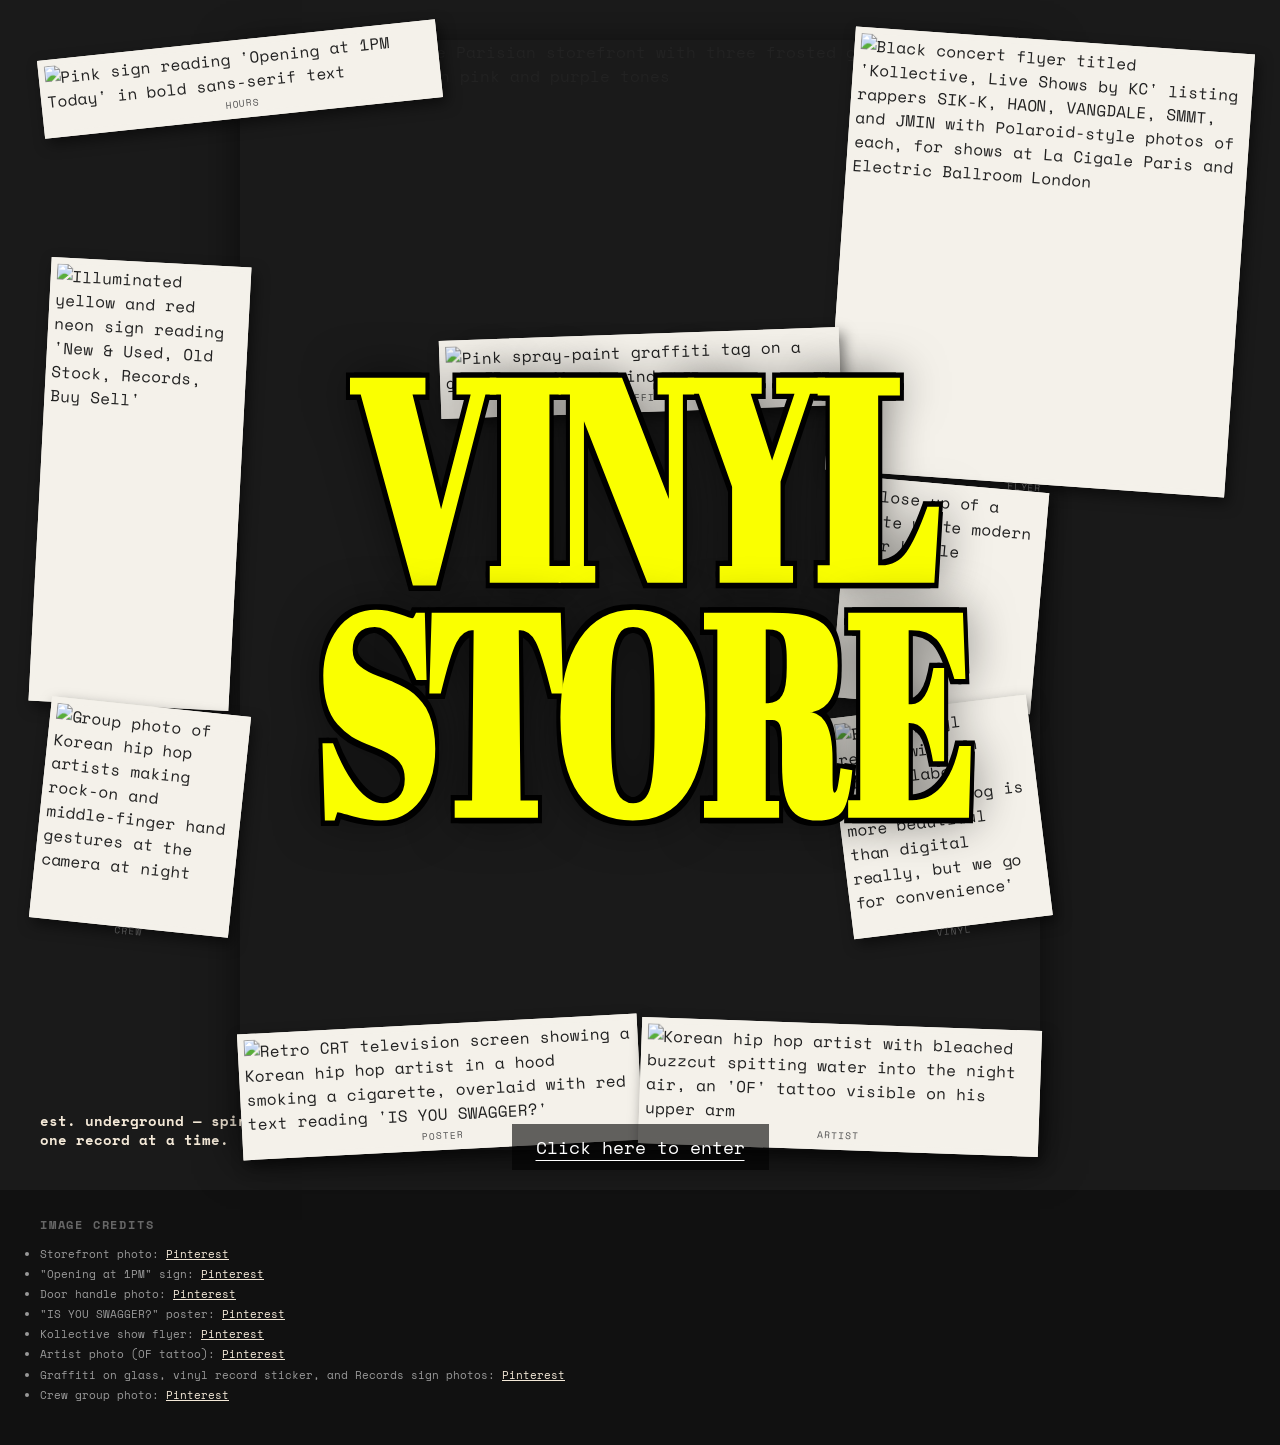
==== index.html @ 2c861e18 "Add files via upload" ====
<!DOCTYPE html>
<html lang="en">
  <head>
    <meta charset="UTF-8" />
    <meta name="viewport" content="width=device-width, initial-scale=1.0" />
    <title>VINYL STORE — Korean Hip Hop Collage</title>

    <!-- Google Fonts: Abril Fatface (vintage headline) + Space Mono (modern modular) -->
    <link rel="preconnect" href="https://fonts.googleapis.com" />
    <link rel="preconnect" href="https://fonts.gstatic.com" crossorigin />
    <link
      href="https://fonts.googleapis.com/css2?family=Abril+Fatface&family=Space+Mono:wght@400;700&display=swap"
      rel="stylesheet"
    />

    <link rel="stylesheet" href="style.css" />
  </head>
  <body>
    <main class="storefront">
      <!-- 主视觉:门的照片,占据网格的大部分中心区域 -->
      <figure class="door-photo">
        <img
          src="images/door-main.jpg"
          alt="Red-painted vintage Parisian storefront with three frosted glass windows and a stained-glass door in pink and purple tones"
        />
      </figure>

      <!-- 标题:招牌 "VINYL STORE" — 巨大,亮黄色,占满屏幕,竖向拉伸 -->
      <h1 class="shop-sign">VINYL<br />STORE</h1>

      <!-- 贴纸1:营业时间牌 -->
      <figure class="sticker sticker-hours">
        <img
          src="images/sticker-hours.jpg"
          alt="Pink sign reading 'Opening at 1PM Today' in bold sans-serif text"
        />
        <figcaption>hours</figcaption>
      </figure>

      <!-- 贴纸2:KHH演出海报 (KOLLECTIVE) -->
      <figure class="sticker sticker-flyer">
        <img
          src="images/sticker-flyer.jpg"
          alt="Black concert flyer titled 'Kollective, Live Shows by KC' listing rappers SIK-K, HAON, VANGDALE, SMMT, and JMIN with Polaroid-style photos of each, for shows at La Cigale Paris and Electric Ballroom London"
        />
        <figcaption>flyer</figcaption>
      </figure>

      <!-- 贴纸3:玻璃窗涂鸦 -->
      <figure class="sticker sticker-graffiti">
        <img
          src="images/sticker-graffiti.jpg"
          alt="Pink spray-paint graffiti tag on a glass storefront window"
        />
        <figcaption>graffiti</figcaption>
      </figure>

      <!-- 贴纸4:门把手特写 -->
      <figure class="sticker sticker-handle">
        <img
          src="images/sticker-handle.jpg"
          alt="Close-up of a matte white modern door handle"
        />
        <figcaption>handle</figcaption>
      </figure>

      <!-- 贴纸5:唱片行霓虹招牌 -->
      <figure class="sticker sticker-sign">
        <img
          src="images/sticker-sign.webp"
          alt="Illuminated yellow and red neon sign reading 'New & Used, Old Stock, Records, Buy Sell'"
        />
        <figcaption>sign</figcaption>
      </figure>

      <!-- 贴纸6:老电视屏幕上的KHH说唱歌手截图,带文字 "IS YOU SWAGGER?" -->
      <figure class="sticker sticker-poster">
        <img
          src="images/sticker-poster1.jpg"
          alt="Retro CRT television screen showing a Korean hip hop artist in a hood smoking a cigarette, overlaid with red text reading 'IS YOU SWAGGER?'"
        />
        <figcaption>poster</figcaption>
      </figure>

      <!-- 贴纸7:黑胶唱片贴纸 -->
      <figure class="sticker sticker-vinyl">
        <img
          src="images/sticker-vinyl.jpg"
          alt="Black vinyl record with an orange label reading 'Analog is more beautiful than digital really, but we go for convenience'"
        />
        <figcaption>vinyl</figcaption>
      </figure>

      <!-- 贴纸8:KHH艺人照片,手臂上有"OF"纹身 -->
      <figure class="sticker sticker-artist">
        <img
          src="images/sticker-artist1.jpg"
          alt="Korean hip hop artist with bleached buzzcut spitting water into the night air, an 'OF' tattoo visible on his upper arm"
        />
        <figcaption>artist</figcaption>
      </figure>

      <!-- 贴纸9:KHH艺人合影,比中指 -->
      <figure class="sticker sticker-group">
        <img
          src="images/sticker-group.jpg"
          alt="Group photo of Korean hip hop artists making rock-on and middle-finger hand gestures at the camera at night"
        />
        <figcaption>crew</figcaption>
      </figure>

      <!-- 文字块2:氛围文案 / 涂鸦风格标语 -->
      <p class="tagline">
        est. underground — spinning KOREAN HIP HOP, one record at a time.
      </p>

      <!-- 导航:进入店内 -->
      <nav class="enter-nav">
        <a href="page2.html">Click here to enter</a>
      </nav>
    </main>

    <!-- 素材来源标注:所有从网上找到的图片均需注明出处 -->
    <footer class="credits">
      <h2>Image Credits</h2>
      <ul>
        <li>
          Storefront photo:
          <a href="https://www.pinterest.com/pin/58898707622708016/" target="_blank" rel="noopener">Pinterest</a>
        </li>
        <li>
          "Opening at 1PM" sign:
          <a href="https://www.pinterest.com/pin/728738783505123768/" target="_blank" rel="noopener">Pinterest</a>
        </li>
        <li>
          Door handle photo:
          <a href="https://www.pinterest.com/pin/781515341627267245/" target="_blank" rel="noopener">Pinterest</a>
        </li>
        <li>
          "IS YOU SWAGGER?" poster:
          <a href="https://www.pinterest.com/pin/636626097370682069/" target="_blank" rel="noopener">Pinterest</a>
        </li>
        <li>
          Kollective show flyer:
          <a href="https://www.pinterest.com/pin/1101341283879571481/" target="_blank" rel="noopener">Pinterest</a>
        </li>
        <li>
          Artist photo (OF tattoo):
          <a href="https://www.pinterest.com/pin/1109855901914452666/" target="_blank" rel="noopener">Pinterest</a>
        </li>
        <li>
          Graffiti on glass, vinyl record sticker, and Records sign photos:
          <a href="https://www.pinterest.com/pin/211598882462464305/" target="_blank" rel="noopener">Pinterest</a>
        </li>
        <li>
          Crew group photo:
          <a href="https://www.pinterest.com/pin/617908011415602210/" target="_blank" rel="noopener">Pinterest</a>
        </li>
      </ul>
    </footer>
  </body>
</html>
---- style.css ----
/* ===== 全局重置 ===== */
* {
  margin: 0;
  padding: 0;
  box-sizing: border-box;
}

body {
  background-color: #1a1a1a;
  font-family: "Space Mono", monospace;
  color: #222;
}

/* ===== Page 1: Storefront Grid ===== */
/* 6列 x 5行的网格结构:门占据中心大区域,贴纸元素错落分布在四周,
   营造"贴纸贴在照片上"的拼贴效果 */
.storefront {
  display: grid;
  grid-template-columns: repeat(6, 1fr);
  grid-template-rows: repeat(5, minmax(90px, 1fr));
  gap: 0;
  width: 100%;
  min-height: 100vh;
  padding: 40px;
  position: relative;
}

/* 门的主图:占据中间偏大区域 */
.door-photo {
  grid-column: 2 / 6;
  grid-row: 1 / 6;
  z-index: 1;
}

.door-photo img {
  width: 100%;
  height: 100%;
  object-fit: cover;
  display: block;
  box-shadow: 0 10px 40px rgba(0, 0, 0, 0.6);
}

/* ===== 标题招牌 ===== */
/* 覆盖整个屏幕的巨大标题:亮黄色 + 竖向拉伸,像贴在店面上的巨型海报字 */
.shop-sign {
  grid-column: 1 / 7;
  grid-row: 1 / 6;
  z-index: 3;
  display: flex;
  align-items: center;
  justify-content: center;
  text-align: center;
  font-family: "Abril Fatface", serif;
  font-size: clamp(4rem, 16vw, 13rem);
  line-height: 0.85;
  letter-spacing: -0.02em;
  color: #faff00;
  transform: scaleY(1.35);
  text-shadow: 4px 4px 0 #000, -4px -4px 0 #000, 4px -4px 0 #000,
    -4px 4px 0 #000, 0 0 40px rgba(0, 0, 0, 0.6);
  pointer-events: none;
  mix-blend-mode: normal;
}

/* ===== 贴纸通用样式 ===== */
/* 模拟"打印出来贴上去"的效果:白边、轻微旋转、阴影 */
.sticker {
  z-index: 2;
  border: 6px solid #f4f1ea;
  box-shadow: 4px 6px 14px rgba(0, 0, 0, 0.5);
  background: #f4f1ea;
}

.sticker img {
  width: 100%;
  height: 100%;
  object-fit: cover;
  display: block;
}

.sticker figcaption {
  font-family: "Space Mono", monospace;
  font-size: 0.6rem;
  text-transform: uppercase;
  letter-spacing: 0.1em;
  text-align: center;
  padding: 2px 0;
  color: #555;
}

/* 每个贴纸的位置 + 独立的旋转角度,制造随手贴上去的散乱感 */
.sticker-hours {
  grid-column: 1 / 3;
  grid-row: 1 / 2;
  transform: rotate(-6deg);
  justify-self: start;
  align-self: start;
}

.sticker-flyer {
  grid-column: 5 / 7;
  grid-row: 1 / 3;
  transform: rotate(4deg);
  justify-self: end;
}

.sticker-graffiti {
  grid-column: 3 / 5;
  grid-row: 2 / 3;
  transform: rotate(-2deg);
  align-self: center;
}

.sticker-handle {
  grid-column: 5 / 6;
  grid-row: 3 / 4;
  transform: rotate(5deg);
}

.sticker-sign {
  grid-column: 1 / 2;
  grid-row: 2 / 4;
  transform: rotate(3deg);
}

.sticker-poster {
  grid-column: 2 / 4;
  grid-row: 5 / 6;
  transform: rotate(-3deg);
  align-self: end;
}

.sticker-vinyl {
  grid-column: 5 / 6;
  grid-row: 4 / 5;
  transform: rotate(-7deg);
}

.sticker-artist {
  grid-column: 4 / 6;
  grid-row: 5 / 6;
  transform: rotate(2deg);
  align-self: end;
}

.sticker-group {
  grid-column: 1 / 2;
  grid-row: 4 / 5;
  transform: rotate(6deg);
}

/* ===== 氛围文案 ===== */
.tagline {
  grid-column: 1 / 3;
  grid-row: 5 / 6;
  align-self: end;
  font-family: "Space Mono", monospace;
  font-weight: 700;
  font-size: 0.85rem;
  color: #f4e9d8;
  line-height: 1.4;
}

/* ===== 进入导航 ===== */
.enter-nav {
  grid-column: 1 / 7;
  grid-row: 1 / 6;
  z-index: 4;
  align-self: end;
  justify-self: center;
  margin-bottom: -10px;
  pointer-events: none; /* 只让链接本身可点击,不挡住其他区域 */
}

.enter-nav a {
  pointer-events: auto;
  font-family: "Space Mono", monospace;
  font-size: 1.1rem;
  color: #fff;
  text-decoration: underline;
  text-underline-offset: 6px;
  background: rgba(0, 0, 0, 0.6);
  padding: 10px 24px;
  transition: color 0.2s ease, background 0.2s ease;
}

.enter-nav a:hover,
.enter-nav a:focus {
  color: #ffde59;
  background: rgba(0, 0, 0, 0.85);
}

/* ===== 悬停微交互:贴纸轻微放大 ===== */
.sticker:hover,
.sticker:focus-within {
  transform: scale(1.06) rotate(0deg);
  transition: transform 0.25s ease;
  z-index: 5;
}

/* ===== 素材来源 Credits ===== */
.credits {
  background: #111;
  color: #999;
  font-family: "Space Mono", monospace;
  font-size: 0.7rem;
  padding: 24px 40px 40px;
  line-height: 1.8;
}

.credits h2 {
  font-family: "Space Mono", monospace;
  font-size: 0.75rem;
  text-transform: uppercase;
  letter-spacing: 0.15em;
  color: #666;
  margin-bottom: 8px;
}

.credits a {
  color: #f4e9d8;
}

.credits a:hover,
.credits a:focus {
  color: #ffde59;
}

/* ===== 响应式:小屏幕上简化为单列堆叠 ===== */
@media (max-width: 700px) {
  .storefront {
    grid-template-columns: repeat(2, 1fr);
    grid-template-rows: auto;
    padding: 20px;
  }
  .door-photo,
  .shop-sign,
  .sticker,
  .tagline,
  .enter-nav {
    grid-column: 1 / 3;
    transform: none !important;
  }
}
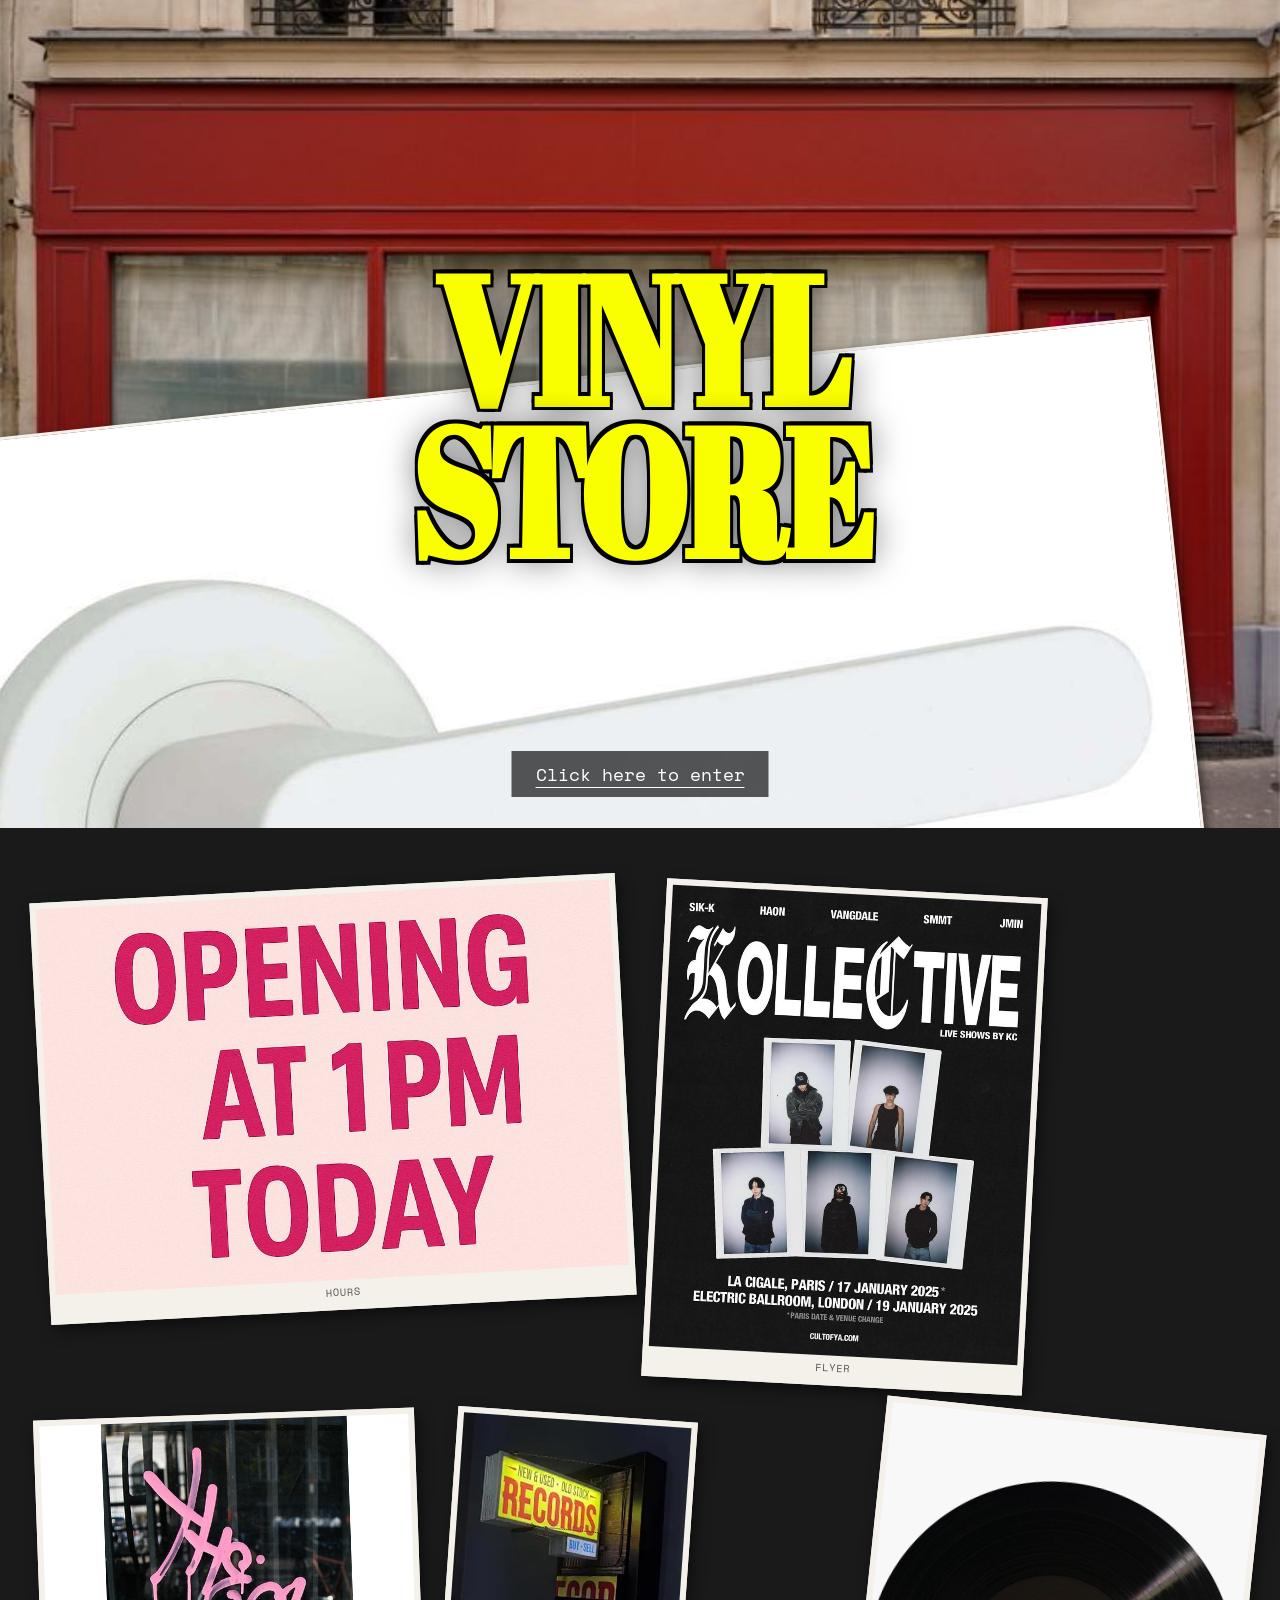
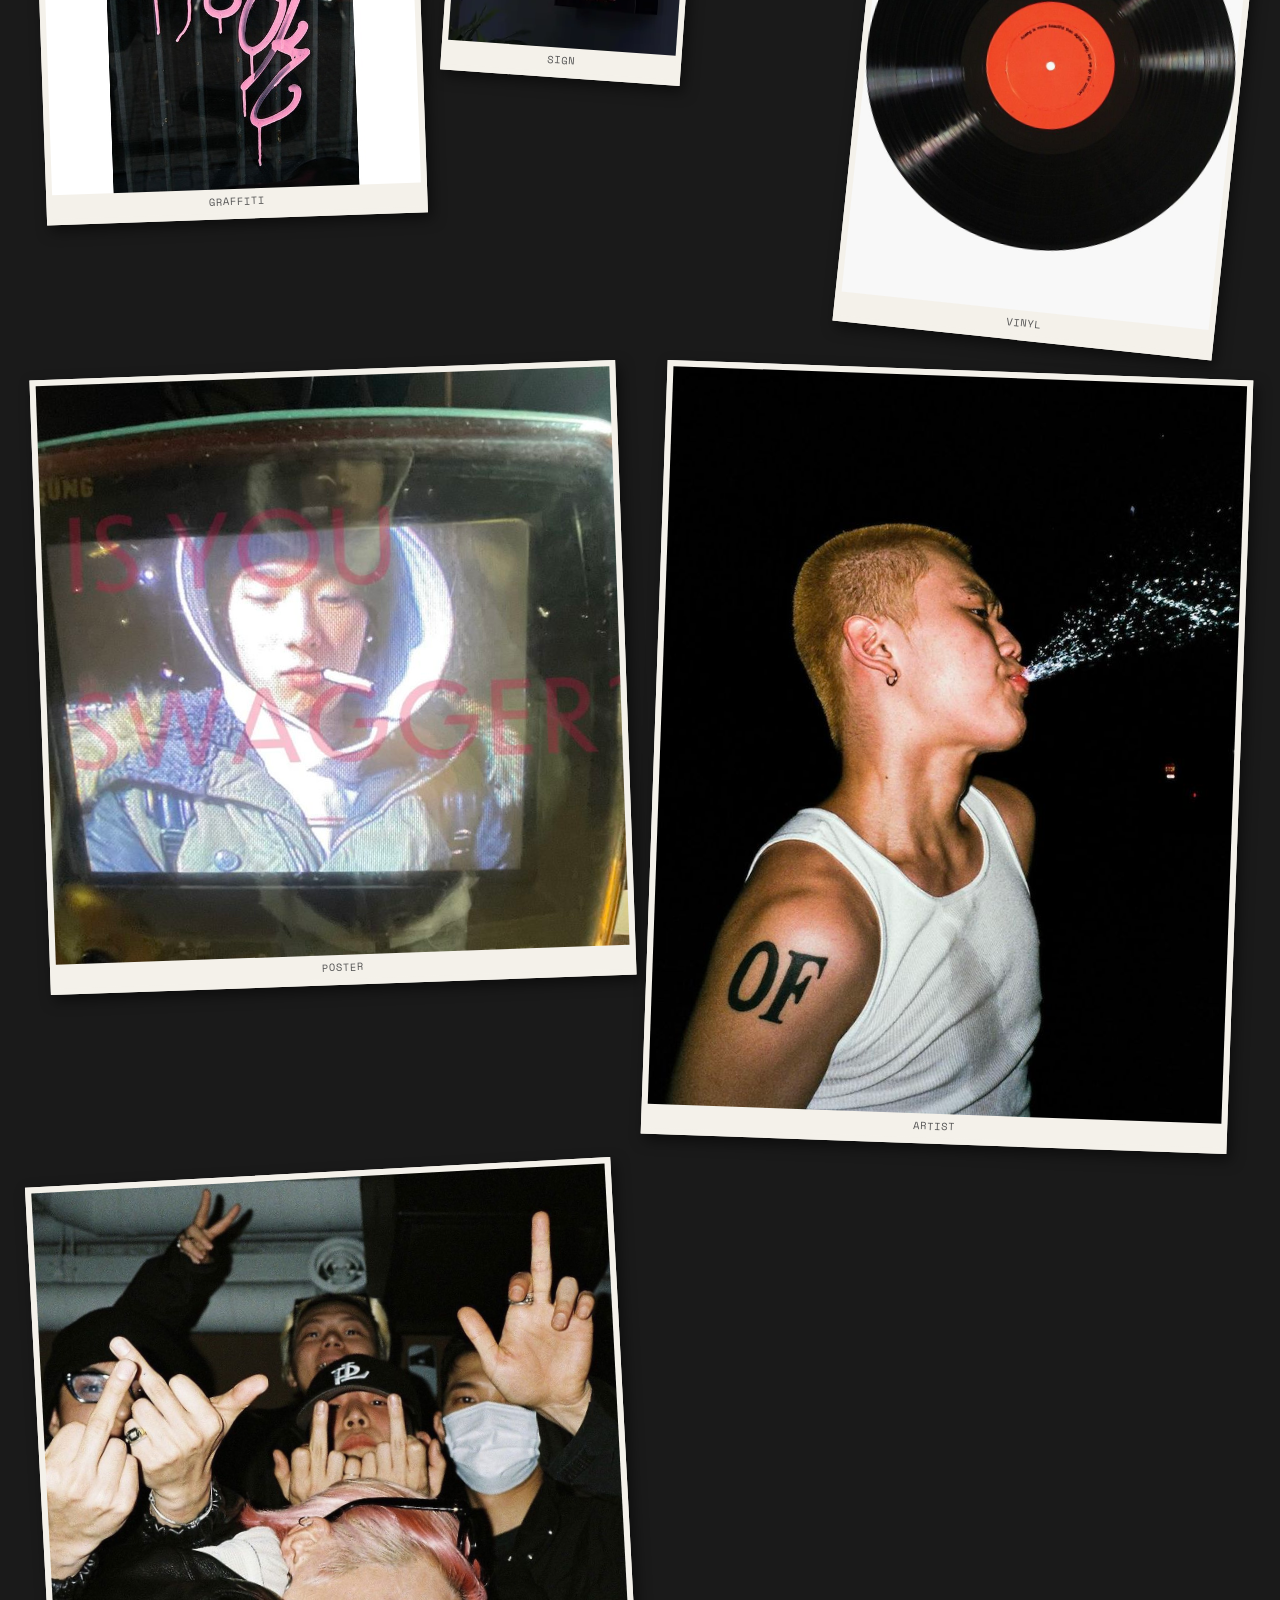
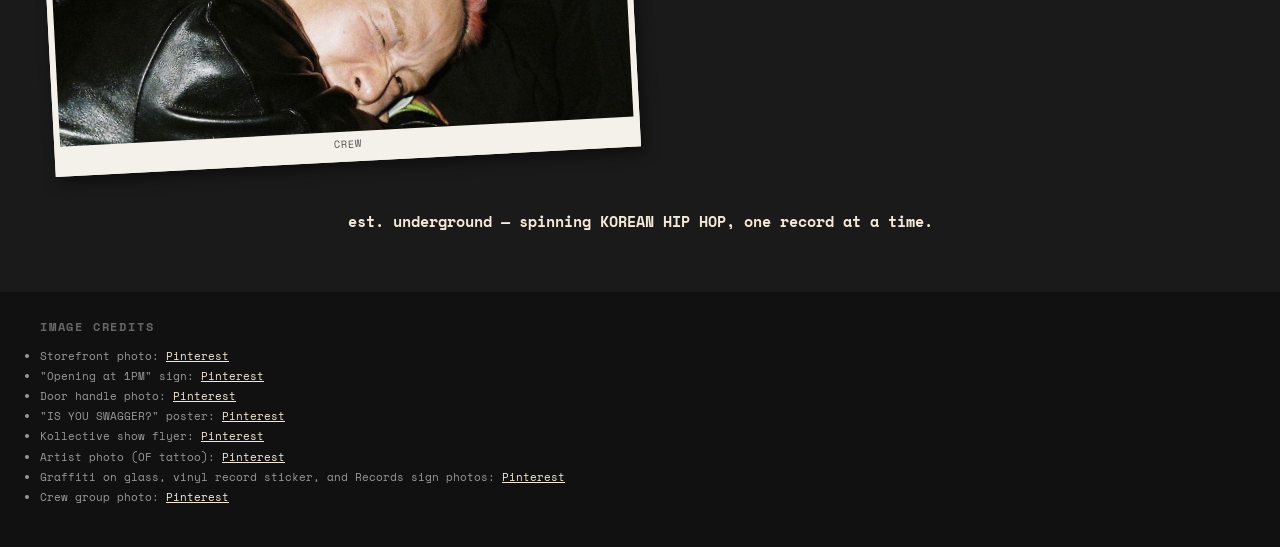
==== commit 57bc5bc5: "Add files via upload" ====
--- a/index.html
+++ b/index.html
@@ -17,107 +17,98 @@
   </head>
   <body>
     <main class="storefront">
-      <!-- 主视觉:门的照片,占据网格的大部分中心区域 -->
-      <figure class="door-photo">
-        <img
-          src="images/door-main.jpg"
-          alt="Red-painted vintage Parisian storefront with three frosted glass windows and a stained-glass door in pink and purple tones"
-        />
-      </figure>
+      <!-- ===== HERO: 门的照片,横向满宽,不裁切变形 ===== -->
+      <section class="hero">
+        <figure class="door-photo">
+          <img
+            src="images/door-main.jpg"
+            alt="Red-painted vintage Parisian storefront with three frosted glass windows and a stained-glass door in pink and purple tones"
+          />
+          <!-- 门把手贴纸:小尺寸,叠加在照片里真实的门上 -->
+          <img
+            class="handle-overlay"
+            src="images/sticker-handle.jpg"
+            alt="Close-up of a matte white modern door handle, pasted onto the door in the photo"
+          />
+        </figure>
 
-      <!-- 标题:招牌 "VINYL STORE" — 巨大,亮黄色,占满屏幕,竖向拉伸 -->
-      <h1 class="shop-sign">VINYL<br />STORE</h1>
+        <h1 class="shop-sign">VINYL<br />STORE</h1>
 
-      <!-- 贴纸1:营业时间牌 -->
-      <figure class="sticker sticker-hours">
-        <img
-          src="images/sticker-hours.jpg"
-          alt="Pink sign reading 'Opening at 1PM Today' in bold sans-serif text"
-        />
-        <figcaption>hours</figcaption>
-      </figure>
+        <nav class="enter-nav">
+          <a href="page2.html">Click here to enter</a>
+        </nav>
+      </section>
 
-      <!-- 贴纸2:KHH演出海报 (KOLLECTIVE) -->
-      <figure class="sticker sticker-flyer">
-        <img
-          src="images/sticker-flyer.jpg"
-          alt="Black concert flyer titled 'Kollective, Live Shows by KC' listing rappers SIK-K, HAON, VANGDALE, SMMT, and JMIN with Polaroid-style photos of each, for shows at La Cigale Paris and Electric Ballroom London"
-        />
-        <figcaption>flyer</figcaption>
-      </figure>
+      <!-- ===== 拼贴区:其余8张贴纸,按各自原始比例展示,不强行裁切 ===== -->
+      <section class="collage-grid">
+        <figure class="sticker sticker-hours">
+          <img
+            src="images/sticker-hours.jpg"
+            alt="Pink sign reading 'Opening at 1PM Today' in bold sans-serif text"
+          />
+          <figcaption>hours</figcaption>
+        </figure>
 
-      <!-- 贴纸3:玻璃窗涂鸦 -->
-      <figure class="sticker sticker-graffiti">
-        <img
-          src="images/sticker-graffiti.jpg"
-          alt="Pink spray-paint graffiti tag on a glass storefront window"
-        />
-        <figcaption>graffiti</figcaption>
-      </figure>
+        <figure class="sticker sticker-flyer">
+          <img
+            src="images/sticker-flyer.jpg"
+            alt="Black concert flyer titled 'Kollective, Live Shows by KC' listing rappers SIK-K, HAON, VANGDALE, SMMT, and JMIN with Polaroid-style photos of each, for shows at La Cigale Paris and Electric Ballroom London"
+          />
+          <figcaption>flyer</figcaption>
+        </figure>
 
-      <!-- 贴纸4:门把手特写 -->
-      <figure class="sticker sticker-handle">
-        <img
-          src="images/sticker-handle.jpg"
-          alt="Close-up of a matte white modern door handle"
-        />
-        <figcaption>handle</figcaption>
-      </figure>
+        <figure class="sticker sticker-graffiti">
+          <img
+            src="images/sticker-graffiti.jpg"
+            alt="Pink spray-paint graffiti tag on a glass storefront window"
+          />
+          <figcaption>graffiti</figcaption>
+        </figure>
 
-      <!-- 贴纸5:唱片行霓虹招牌 -->
-      <figure class="sticker sticker-sign">
-        <img
-          src="images/sticker-sign.webp"
-          alt="Illuminated yellow and red neon sign reading 'New & Used, Old Stock, Records, Buy Sell'"
-        />
-        <figcaption>sign</figcaption>
-      </figure>
+        <figure class="sticker sticker-sign">
+          <img
+            src="images/sticker-sign.webp"
+            alt="Illuminated yellow and red neon sign reading 'New &amp; Used, Old Stock, Records, Buy Sell'"
+          />
+          <figcaption>sign</figcaption>
+        </figure>
 
-      <!-- 贴纸6:老电视屏幕上的KHH说唱歌手截图,带文字 "IS YOU SWAGGER?" -->
-      <figure class="sticker sticker-poster">
-        <img
-          src="images/sticker-poster1.jpg"
-          alt="Retro CRT television screen showing a Korean hip hop artist in a hood smoking a cigarette, overlaid with red text reading 'IS YOU SWAGGER?'"
-        />
-        <figcaption>poster</figcaption>
-      </figure>
+        <figure class="sticker sticker-poster">
+          <img
+            src="images/sticker-poster1.jpg"
+            alt="Retro CRT television screen showing a Korean hip hop artist in a hood smoking a cigarette, overlaid with red text reading 'IS YOU SWAGGER?'"
+          />
+          <figcaption>poster</figcaption>
+        </figure>
 
-      <!-- 贴纸7:黑胶唱片贴纸 -->
-      <figure class="sticker sticker-vinyl">
-        <img
-          src="images/sticker-vinyl.jpg"
-          alt="Black vinyl record with an orange label reading 'Analog is more beautiful than digital really, but we go for convenience'"
-        />
-        <figcaption>vinyl</figcaption>
-      </figure>
+        <figure class="sticker sticker-vinyl">
+          <img
+            src="images/sticker-vinyl.jpg"
+            alt="Black vinyl record with an orange label reading 'Analog is more beautiful than digital really, but we go for convenience'"
+          />
+          <figcaption>vinyl</figcaption>
+        </figure>
 
-      <!-- 贴纸8:KHH艺人照片,手臂上有"OF"纹身 -->
-      <figure class="sticker sticker-artist">
-        <img
-          src="images/sticker-artist1.jpg"
-          alt="Korean hip hop artist with bleached buzzcut spitting water into the night air, an 'OF' tattoo visible on his upper arm"
-        />
-        <figcaption>artist</figcaption>
-      </figure>
+        <figure class="sticker sticker-artist">
+          <img
+            src="images/sticker-artist1.jpg"
+            alt="Korean hip hop artist with bleached buzzcut spitting water into the night air, an 'OF' tattoo visible on his upper arm"
+          />
+          <figcaption>artist</figcaption>
+        </figure>
 
-      <!-- 贴纸9:KHH艺人合影,比中指 -->
-      <figure class="sticker sticker-group">
-        <img
-          src="images/sticker-group.jpg"
-          alt="Group photo of Korean hip hop artists making rock-on and middle-finger hand gestures at the camera at night"
-        />
-        <figcaption>crew</figcaption>
-      </figure>
+        <figure class="sticker sticker-group">
+          <img
+            src="images/sticker-group.jpg"
+            alt="Group photo of Korean hip hop artists making rock-on and middle-finger hand gestures at the camera at night"
+          />
+          <figcaption>crew</figcaption>
+        </figure>
 
-      <!-- 文字块2:氛围文案 / 涂鸦风格标语 -->
-      <p class="tagline">
-        est. underground — spinning KOREAN HIP HOP, one record at a time.
-      </p>
-
-      <!-- 导航:进入店内 -->
-      <nav class="enter-nav">
-        <a href="page2.html">Click here to enter</a>
-      </nav>
+        <p class="tagline">
+          est. underground — spinning KOREAN HIP HOP, one record at a time.
+        </p>
+      </section>
     </main>
 
     <!-- 素材来源标注:所有从网上找到的图片均需注明出处 -->
--- a/style.css
+++ b/style.css
@@ -11,25 +11,23 @@
   color: #222;
 }
 
-/* ===== Page 1: Storefront Grid ===== */
-/* 6列 x 5行的网格结构:门占据中心大区域,贴纸元素错落分布在四周,
-   营造"贴纸贴在照片上"的拼贴效果 */
-.storefront {
-  display: grid;
-  grid-template-columns: repeat(6, 1fr);
-  grid-template-rows: repeat(5, minmax(90px, 1fr));
-  gap: 0;
-  width: 100%;
-  min-height: 100vh;
-  padding: 40px;
+/* ============================================
+   HERO: 门的照片,横向满宽,保持原始比例不裁切变形
+   ============================================ */
+.hero {
   position: relative;
-}
-
-/* 门的主图:占据中间偏大区域 */
+  width: 100%;
+  /* door-main.jpg 原始比例是 735 x 490 = 3 / 2,
+     用 aspect-ratio 锁定容器比例,让照片完整显示、不被压扁或截断 */
+  aspect-ratio: 3 / 2;
+  max-height: 92vh;
+  overflow: hidden;
+}
+
 .door-photo {
-  grid-column: 2 / 6;
-  grid-row: 1 / 6;
-  z-index: 1;
+  width: 100%;
+  height: 100%;
+  position: relative;
 }
 
 .door-photo img {
@@ -37,149 +35,57 @@
   height: 100%;
   object-fit: cover;
   display: block;
-  box-shadow: 0 10px 40px rgba(0, 0, 0, 0.6);
-}
-
-/* ===== 标题招牌 ===== */
-/* 覆盖整个屏幕的巨大标题:亮黄色 + 竖向拉伸,像贴在店面上的巨型海报字 */
+}
+
+/* 门把手贴纸:缩小尺寸,精确叠放在照片里真实的门(画面右侧)上 */
+.handle-overlay {
+  position: absolute;
+  top: 46%;
+  right: 6.5%;
+  width: 6%;
+  aspect-ratio: 1 / 1;
+  object-fit: cover;
+  border: 3px solid #f4f1ea;
+  box-shadow: 3px 4px 10px rgba(0, 0, 0, 0.55);
+  transform: rotate(-6deg);
+  z-index: 2;
+}
+
+/* 标题招牌:亮黄色,叠加在门的照片上方,横向占满 */
 .shop-sign {
-  grid-column: 1 / 7;
-  grid-row: 1 / 6;
+  position: absolute;
+  inset: 0;
   z-index: 3;
   display: flex;
   align-items: center;
   justify-content: center;
   text-align: center;
   font-family: "Abril Fatface", serif;
-  font-size: clamp(4rem, 16vw, 13rem);
+  font-size: clamp(3rem, 12vw, 9rem);
   line-height: 0.85;
   letter-spacing: -0.02em;
   color: #faff00;
-  transform: scaleY(1.35);
-  text-shadow: 4px 4px 0 #000, -4px -4px 0 #000, 4px -4px 0 #000,
-    -4px 4px 0 #000, 0 0 40px rgba(0, 0, 0, 0.6);
+  transform: scaleY(1.25);
+  text-shadow: 3px 3px 0 #000, -3px -3px 0 #000, 3px -3px 0 #000,
+    -3px 3px 0 #000, 0 0 30px rgba(0, 0, 0, 0.6);
   pointer-events: none;
-  mix-blend-mode: normal;
-}
-
-/* ===== 贴纸通用样式 ===== */
-/* 模拟"打印出来贴上去"的效果:白边、轻微旋转、阴影 */
-.sticker {
-  z-index: 2;
-  border: 6px solid #f4f1ea;
-  box-shadow: 4px 6px 14px rgba(0, 0, 0, 0.5);
-  background: #f4f1ea;
-}
-
-.sticker img {
-  width: 100%;
-  height: 100%;
-  object-fit: cover;
-  display: block;
-}
-
-.sticker figcaption {
-  font-family: "Space Mono", monospace;
-  font-size: 0.6rem;
-  text-transform: uppercase;
-  letter-spacing: 0.1em;
-  text-align: center;
-  padding: 2px 0;
-  color: #555;
-}
-
-/* 每个贴纸的位置 + 独立的旋转角度,制造随手贴上去的散乱感 */
-.sticker-hours {
-  grid-column: 1 / 3;
-  grid-row: 1 / 2;
-  transform: rotate(-6deg);
-  justify-self: start;
-  align-self: start;
-}
-
-.sticker-flyer {
-  grid-column: 5 / 7;
-  grid-row: 1 / 3;
-  transform: rotate(4deg);
-  justify-self: end;
-}
-
-.sticker-graffiti {
-  grid-column: 3 / 5;
-  grid-row: 2 / 3;
-  transform: rotate(-2deg);
-  align-self: center;
-}
-
-.sticker-handle {
-  grid-column: 5 / 6;
-  grid-row: 3 / 4;
-  transform: rotate(5deg);
-}
-
-.sticker-sign {
-  grid-column: 1 / 2;
-  grid-row: 2 / 4;
-  transform: rotate(3deg);
-}
-
-.sticker-poster {
-  grid-column: 2 / 4;
-  grid-row: 5 / 6;
-  transform: rotate(-3deg);
-  align-self: end;
-}
-
-.sticker-vinyl {
-  grid-column: 5 / 6;
-  grid-row: 4 / 5;
-  transform: rotate(-7deg);
-}
-
-.sticker-artist {
-  grid-column: 4 / 6;
-  grid-row: 5 / 6;
-  transform: rotate(2deg);
-  align-self: end;
-}
-
-.sticker-group {
-  grid-column: 1 / 2;
-  grid-row: 4 / 5;
-  transform: rotate(6deg);
-}
-
-/* ===== 氛围文案 ===== */
-.tagline {
-  grid-column: 1 / 3;
-  grid-row: 5 / 6;
-  align-self: end;
-  font-family: "Space Mono", monospace;
-  font-weight: 700;
-  font-size: 0.85rem;
-  color: #f4e9d8;
-  line-height: 1.4;
-}
-
-/* ===== 进入导航 ===== */
+}
+
 .enter-nav {
-  grid-column: 1 / 7;
-  grid-row: 1 / 6;
+  position: absolute;
+  bottom: 5%;
+  left: 50%;
+  transform: translateX(-50%);
   z-index: 4;
-  align-self: end;
-  justify-self: center;
-  margin-bottom: -10px;
-  pointer-events: none; /* 只让链接本身可点击,不挡住其他区域 */
 }
 
 .enter-nav a {
-  pointer-events: auto;
   font-family: "Space Mono", monospace;
   font-size: 1.1rem;
   color: #fff;
   text-decoration: underline;
   text-underline-offset: 6px;
-  background: rgba(0, 0, 0, 0.6);
+  background: rgba(0, 0, 0, 0.65);
   padding: 10px 24px;
   transition: color 0.2s ease, background 0.2s ease;
 }
@@ -190,11 +96,104 @@
   background: rgba(0, 0, 0, 0.85);
 }
 
-/* ===== 悬停微交互:贴纸轻微放大 ===== */
+/* ============================================
+   COLLAGE GRID: 其余8张贴纸,按各自原始宽高比展示,
+   用 grid-auto-rows: auto 让每张图保持自己的比例,
+   不会被强行拉伸/裁成一条
+   ============================================ */
+.collage-grid {
+  display: grid;
+  grid-template-columns: repeat(6, 1fr);
+  grid-auto-rows: auto;
+  grid-auto-flow: dense;
+  gap: 28px;
+  padding: 60px 40px;
+  align-items: start;
+}
+
+.sticker {
+  border: 6px solid #f4f1ea;
+  background: #f4f1ea;
+  box-shadow: 4px 6px 14px rgba(0, 0, 0, 0.5);
+  transition: transform 0.25s ease;
+}
+
+.sticker img {
+  width: 100%;
+  height: auto; /* 保持图片原始比例,不强行裁切变形 */
+  display: block;
+}
+
+.sticker figcaption {
+  font-family: "Space Mono", monospace;
+  font-size: 0.65rem;
+  text-transform: uppercase;
+  letter-spacing: 0.1em;
+  text-align: center;
+  padding: 4px 0;
+  color: #555;
+}
+
+/* 每张贴纸的宽度(列跨度)根据原始比例决定:
+   横向图给更宽的跨度,方形图给中等跨度,竖向图给较窄跨度,
+   这样每张图接近原始比例展示,只用 object-fit 做极轻微的裁切 */
+.sticker-hours {
+  grid-column: span 3; /* 1024x689,接近3:2横图 */
+  transform: rotate(-3deg);
+  align-self: start;
+}
+
+.sticker-flyer {
+  grid-column: span 2; /* 736x920,竖图海报 */
+  transform: rotate(3deg);
+}
+
+.sticker-graffiti {
+  grid-column: span 2; /* 600x600,方形 */
+  transform: rotate(-2deg);
+}
+
+.sticker-sign {
+  grid-column: span 2; /* 300x300,方形,原图较小,不放太大 */
+  max-width: 240px;
+  transform: rotate(4deg);
+  justify-self: start;
+}
+
+.sticker-poster {
+  grid-column: span 3; /* 735x741,接近方形,做成较大的焦点图 */
+  transform: rotate(-2deg);
+}
+
+.sticker-vinyl {
+  grid-column: span 2; /* 750x1000,竖图 */
+  transform: rotate(6deg);
+}
+
+.sticker-artist {
+  grid-column: span 3; /* 736x946,竖图,做成焦点图 */
+  transform: rotate(2deg);
+}
+
+.sticker-group {
+  grid-column: span 3; /* 1170x1130,接近方形横图 */
+  transform: rotate(-3deg);
+}
+
+.tagline {
+  grid-column: span 6;
+  font-family: "Space Mono", monospace;
+  font-weight: 700;
+  font-size: 0.95rem;
+  color: #f4e9d8;
+  text-align: center;
+  padding-top: 20px;
+}
+
+/* ===== 悬停微交互:贴纸轻微放大摆正 ===== */
 .sticker:hover,
 .sticker:focus-within {
-  transform: scale(1.06) rotate(0deg);
-  transition: transform 0.25s ease;
+  transform: scale(1.05) rotate(0deg);
   z-index: 5;
 }
 
@@ -226,19 +225,31 @@
   color: #ffde59;
 }
 
-/* ===== 响应式:小屏幕上简化为单列堆叠 ===== */
+/* ===== 响应式:小屏幕上简化列数 ===== */
 @media (max-width: 700px) {
-  .storefront {
+  .hero {
+    aspect-ratio: 4 / 3;
+    max-height: none;
+  }
+  .shop-sign {
+    font-size: clamp(2.2rem, 16vw, 4rem);
+  }
+  .collage-grid {
     grid-template-columns: repeat(2, 1fr);
-    grid-template-rows: auto;
-    padding: 20px;
-  }
-  .door-photo,
-  .shop-sign,
-  .sticker,
-  .tagline,
-  .enter-nav {
-    grid-column: 1 / 3;
-    transform: none !important;
-  }
-}
+    padding: 30px 20px;
+  }
+  .sticker-hours,
+  .sticker-flyer,
+  .sticker-graffiti,
+  .sticker-sign,
+  .sticker-poster,
+  .sticker-vinyl,
+  .sticker-artist,
+  .sticker-group {
+    grid-column: span 2;
+    transform: none;
+  }
+  .tagline {
+    grid-column: span 2;
+  }
+}
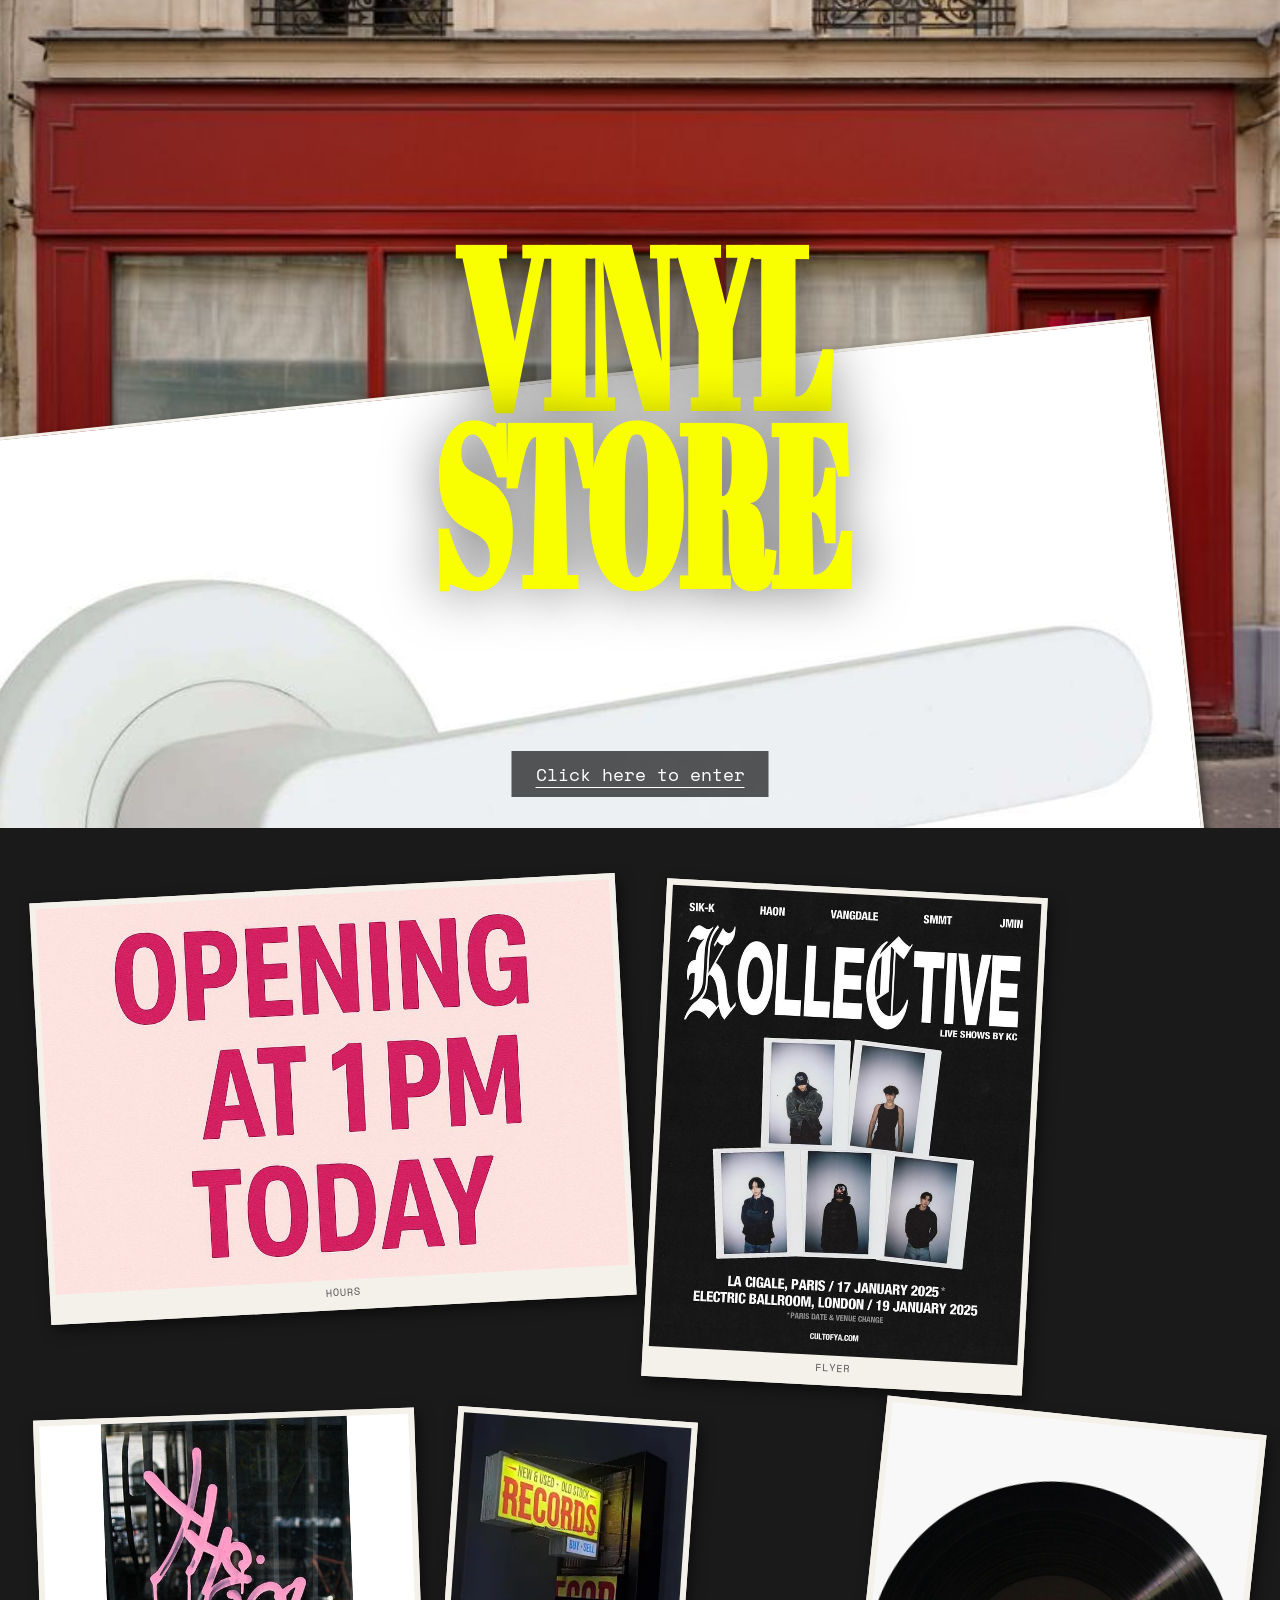
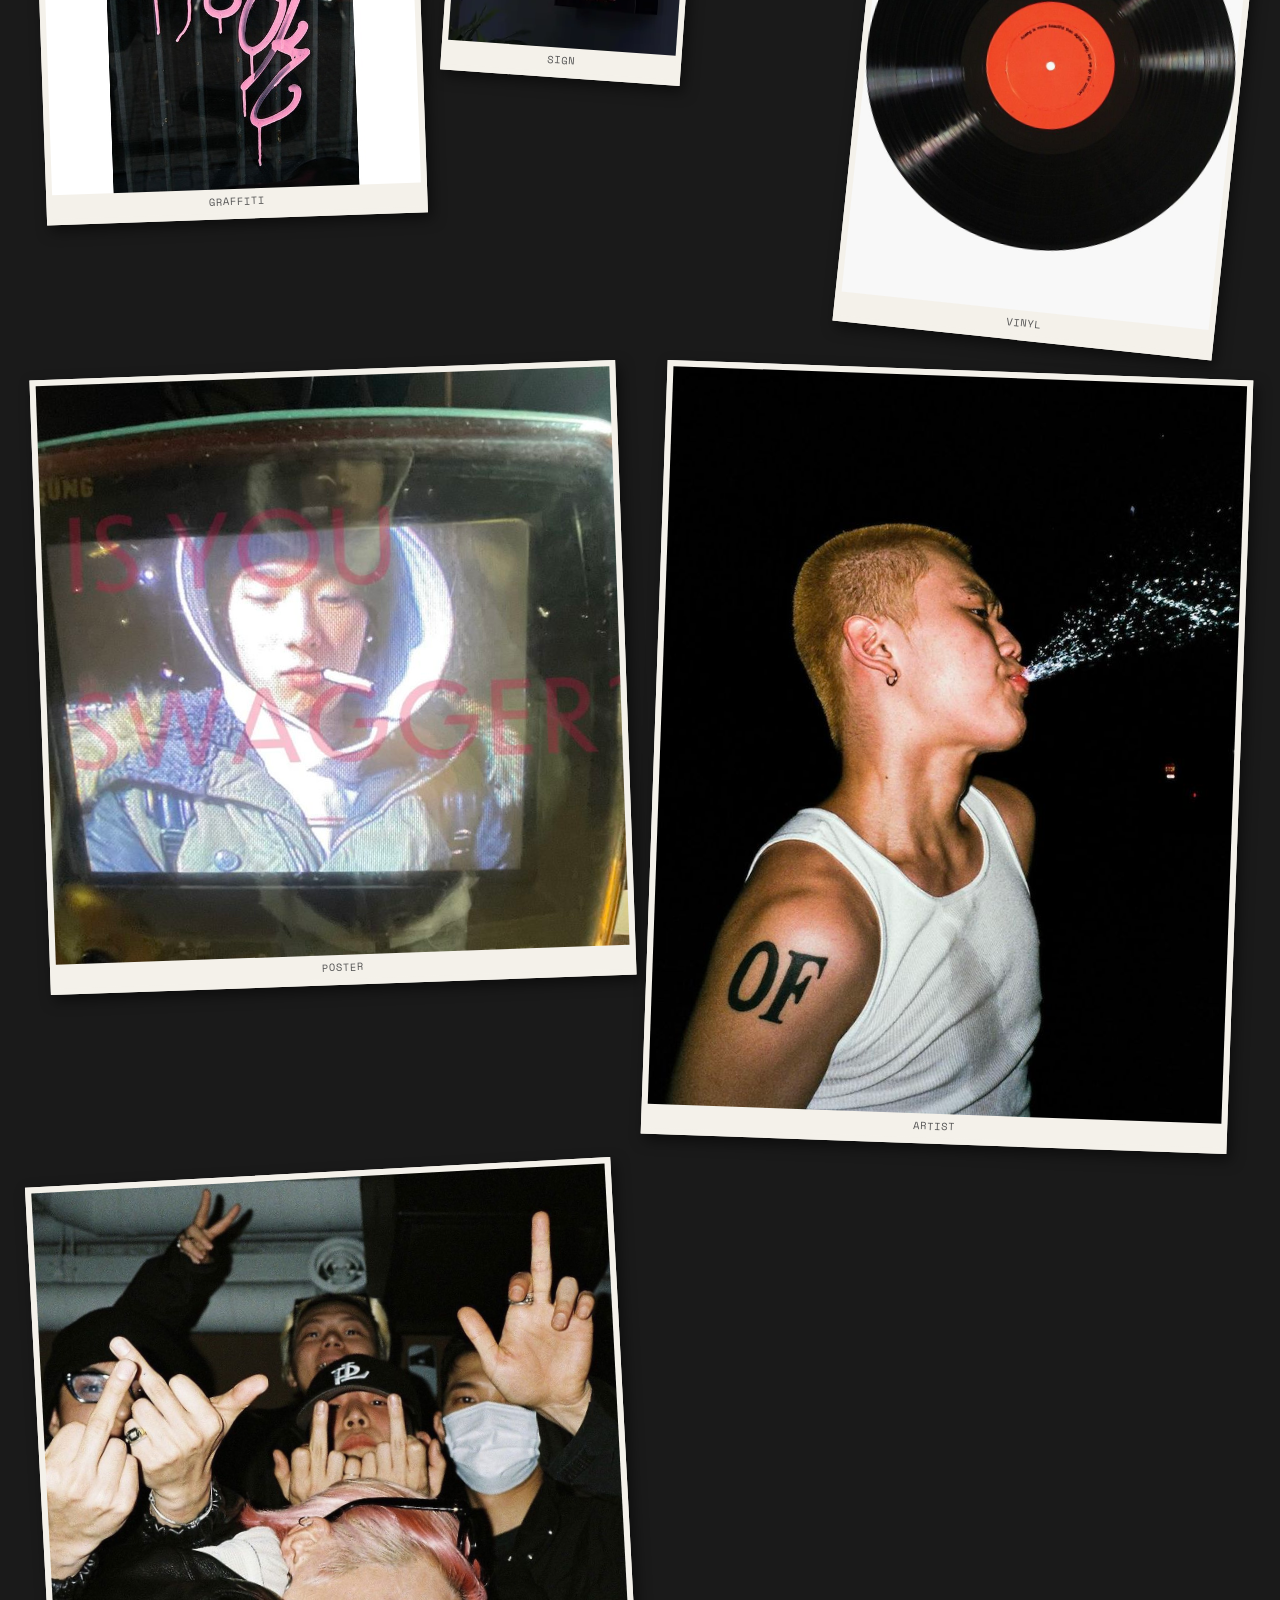
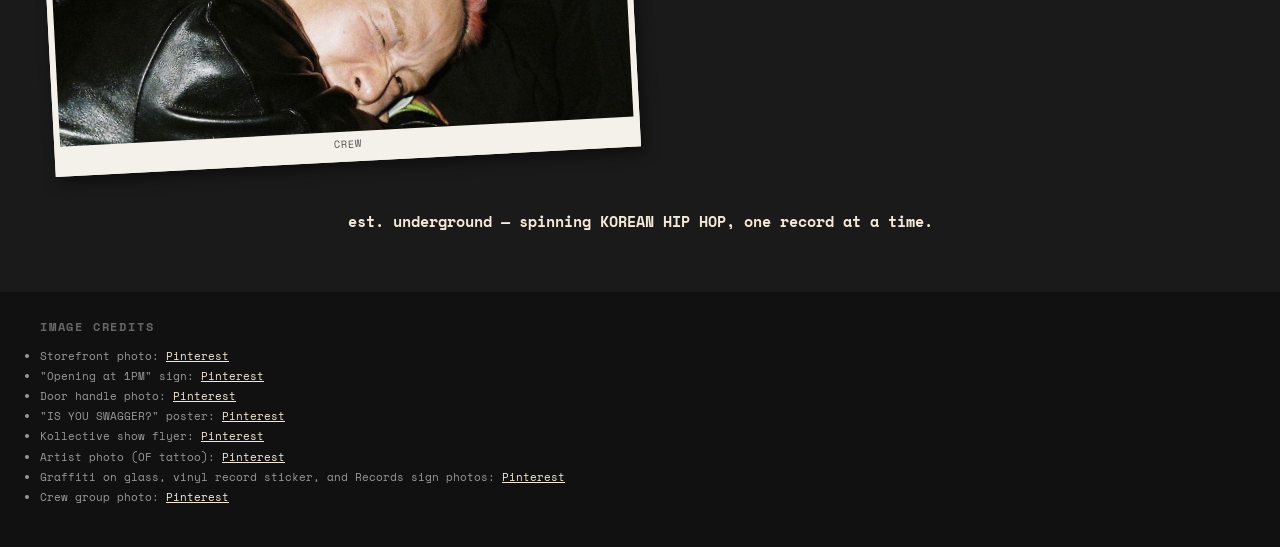
==== commit bddd2a67: "Remove HTML comments from index.html Removed comments related to design elements and image sources." ====
--- a/index.html
+++ b/index.html
@@ -5,7 +5,6 @@
     <meta name="viewport" content="width=device-width, initial-scale=1.0" />
     <title>VINYL STORE — Korean Hip Hop Collage</title>
 
-    <!-- Google Fonts: Abril Fatface (vintage headline) + Space Mono (modern modular) -->
     <link rel="preconnect" href="https://fonts.googleapis.com" />
     <link rel="preconnect" href="https://fonts.gstatic.com" crossorigin />
     <link
@@ -17,14 +16,12 @@
   </head>
   <body>
     <main class="storefront">
-      <!-- ===== HERO: 门的照片,横向满宽,不裁切变形 ===== -->
       <section class="hero">
         <figure class="door-photo">
           <img
             src="images/door-main.jpg"
             alt="Red-painted vintage Parisian storefront with three frosted glass windows and a stained-glass door in pink and purple tones"
           />
-          <!-- 门把手贴纸:小尺寸,叠加在照片里真实的门上 -->
           <img
             class="handle-overlay"
             src="images/sticker-handle.jpg"
@@ -39,7 +36,6 @@
         </nav>
       </section>
 
-      <!-- ===== 拼贴区:其余8张贴纸,按各自原始比例展示,不强行裁切 ===== -->
       <section class="collage-grid">
         <figure class="sticker sticker-hours">
           <img
@@ -111,7 +107,6 @@
       </section>
     </main>
 
-    <!-- 素材来源标注:所有从网上找到的图片均需注明出处 -->
     <footer class="credits">
       <h2>Image Credits</h2>
       <ul>
--- a/style.css
+++ b/style.css
@@ -17,8 +17,6 @@
 .hero {
   position: relative;
   width: 100%;
-  /* door-main.jpg 原始比例是 735 x 490 = 3 / 2,
-     用 aspect-ratio 锁定容器比例,让照片完整显示、不被压扁或截断 */
   aspect-ratio: 3 / 2;
   max-height: 92vh;
   overflow: hidden;
@@ -37,7 +35,6 @@
   display: block;
 }
 
-/* 门把手贴纸:缩小尺寸,精确叠放在照片里真实的门(画面右侧)上 */
 .handle-overlay {
   position: absolute;
   top: 46%;
@@ -51,7 +48,6 @@
   z-index: 2;
 }
 
-/* 标题招牌:亮黄色,叠加在门的照片上方,横向占满 */
 .shop-sign {
   position: absolute;
   inset: 0;
@@ -61,13 +57,12 @@
   justify-content: center;
   text-align: center;
   font-family: "Abril Fatface", serif;
-  font-size: clamp(3rem, 12vw, 9rem);
-  line-height: 0.85;
-  letter-spacing: -0.02em;
+  font-size: clamp(3rem, 11vw, 8rem);
+  line-height: 0.8;
+  letter-spacing: -0.01em;
   color: #faff00;
-  transform: scaleY(1.25);
-  text-shadow: 3px 3px 0 #000, -3px -3px 0 #000, 3px -3px 0 #000,
-    -3px 3px 0 #000, 0 0 30px rgba(0, 0, 0, 0.6);
+  transform: scaleY(1.75);
+  text-shadow: 0 0 40px rgba(0, 0, 0, 0.55);
   pointer-events: none;
 }
 
@@ -97,9 +92,7 @@
 }
 
 /* ============================================
-   COLLAGE GRID: 其余8张贴纸,按各自原始宽高比展示,
-   用 grid-auto-rows: auto 让每张图保持自己的比例,
-   不会被强行拉伸/裁成一条
+   COLLAGE GRID
    ============================================ */
 .collage-grid {
   display: grid;
@@ -120,7 +113,7 @@
 
 .sticker img {
   width: 100%;
-  height: auto; /* 保持图片原始比例,不强行裁切变形 */
+  height: auto;
   display: block;
 }
 
@@ -134,49 +127,46 @@
   color: #555;
 }
 
-/* 每张贴纸的宽度(列跨度)根据原始比例决定:
-   横向图给更宽的跨度,方形图给中等跨度,竖向图给较窄跨度,
-   这样每张图接近原始比例展示,只用 object-fit 做极轻微的裁切 */
 .sticker-hours {
-  grid-column: span 3; /* 1024x689,接近3:2横图 */
+  grid-column: span 3;
   transform: rotate(-3deg);
   align-self: start;
 }
 
 .sticker-flyer {
-  grid-column: span 2; /* 736x920,竖图海报 */
+  grid-column: span 2;
   transform: rotate(3deg);
 }
 
 .sticker-graffiti {
-  grid-column: span 2; /* 600x600,方形 */
+  grid-column: span 2;
   transform: rotate(-2deg);
 }
 
 .sticker-sign {
-  grid-column: span 2; /* 300x300,方形,原图较小,不放太大 */
+  grid-column: span 2;
   max-width: 240px;
   transform: rotate(4deg);
   justify-self: start;
 }
 
 .sticker-poster {
-  grid-column: span 3; /* 735x741,接近方形,做成较大的焦点图 */
+  grid-column: span 3;
   transform: rotate(-2deg);
 }
 
 .sticker-vinyl {
-  grid-column: span 2; /* 750x1000,竖图 */
+  grid-column: span 2;
   transform: rotate(6deg);
 }
 
 .sticker-artist {
-  grid-column: span 3; /* 736x946,竖图,做成焦点图 */
+  grid-column: span 3;
   transform: rotate(2deg);
 }
 
 .sticker-group {
-  grid-column: span 3; /* 1170x1130,接近方形横图 */
+  grid-column: span 3;
   transform: rotate(-3deg);
 }
 
@@ -190,14 +180,12 @@
   padding-top: 20px;
 }
 
-/* ===== 悬停微交互:贴纸轻微放大摆正 ===== */
 .sticker:hover,
 .sticker:focus-within {
   transform: scale(1.05) rotate(0deg);
   z-index: 5;
 }
 
-/* ===== 素材来源 Credits ===== */
 .credits {
   background: #111;
   color: #999;
@@ -225,7 +213,6 @@
   color: #ffde59;
 }
 
-/* ===== 响应式:小屏幕上简化列数 ===== */
 @media (max-width: 700px) {
   .hero {
     aspect-ratio: 4 / 3;
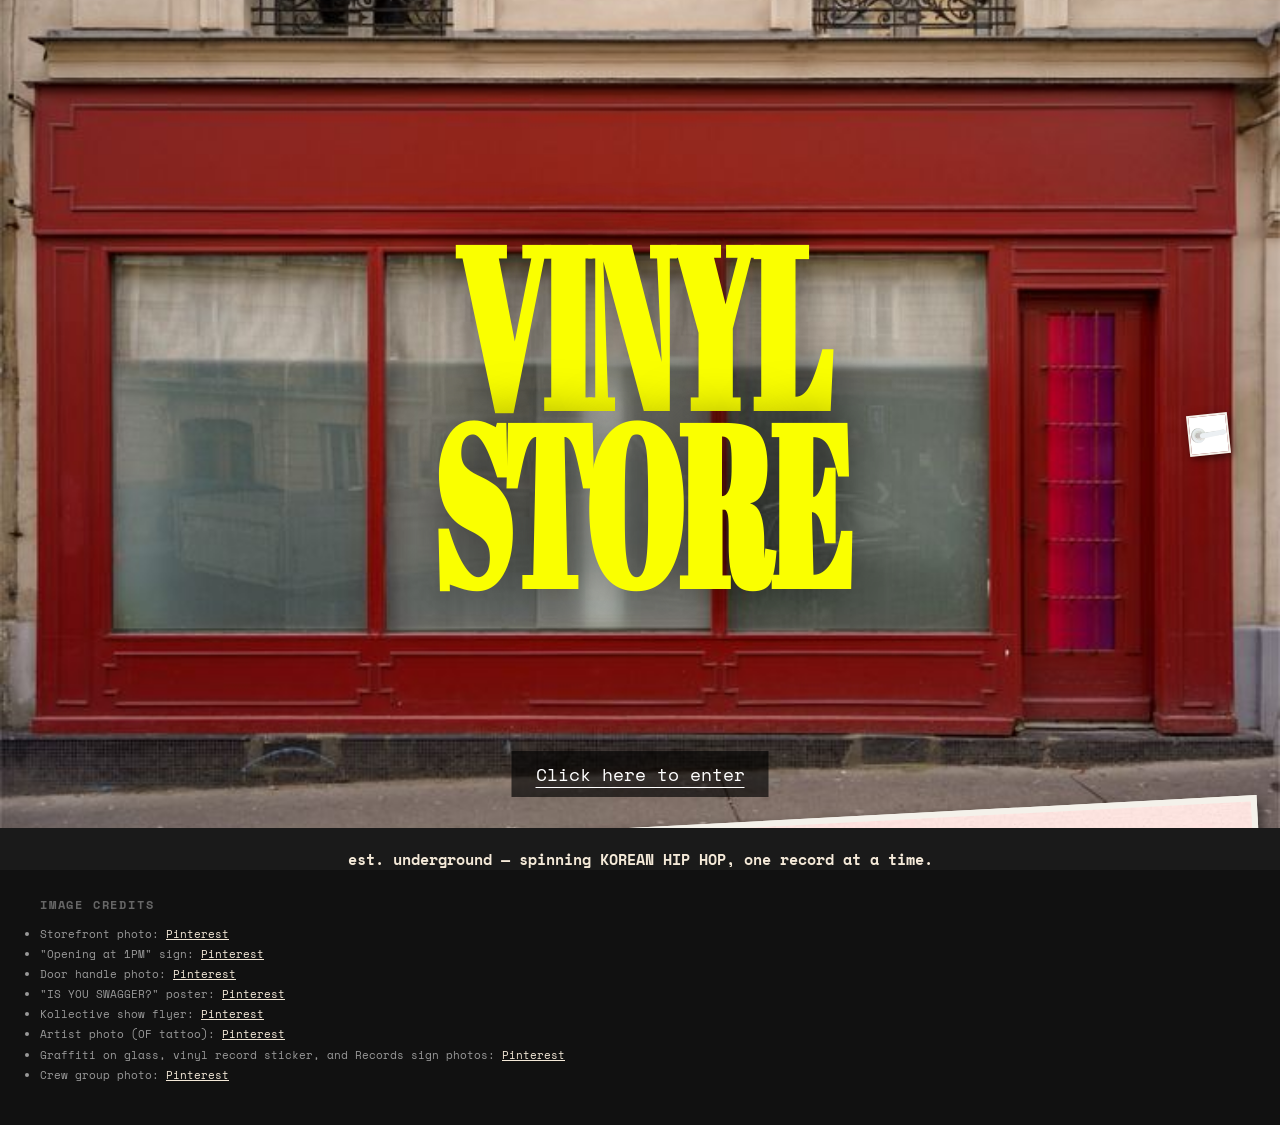
==== commit 7e07189f: "Refactor index.html to improve image organization Reorganized image elements and added missing figur" ====
--- a/index.html
+++ b/index.html
@@ -19,30 +19,39 @@
       <section class="hero">
         <figure class="door-photo">
           <img
+            class="main-photo"
             src="images/door-main.jpg"
             alt="Red-painted vintage Parisian storefront with three frosted glass windows and a stained-glass door in pink and purple tones"
-          />
-          <img
-            class="handle-overlay"
-            src="images/sticker-handle.jpg"
-            alt="Close-up of a matte white modern door handle, pasted onto the door in the photo"
           />
         </figure>
 
         <h1 class="shop-sign">VINYL<br />STORE</h1>
 
-        <nav class="enter-nav">
-          <a href="page2.html">Click here to enter</a>
-        </nav>
-      </section>
+        <img
+          class="handle-overlay"
+          src="images/sticker-handle.jpg"
+          alt="Close-up of a matte white modern door handle, pasted onto the door in the photo"
+        />
 
-      <section class="collage-grid">
         <figure class="sticker sticker-hours">
           <img
             src="images/sticker-hours.jpg"
             alt="Pink sign reading 'Opening at 1PM Today' in bold sans-serif text"
           />
-          <figcaption>hours</figcaption>
+        </figure>
+
+        <figure class="sticker sticker-graffiti">
+          <img
+            src="images/sticker-graffiti.jpg"
+            alt="Pink spray-paint graffiti tag on a glass storefront window"
+          />
+        </figure>
+
+        <figure class="sticker sticker-sign">
+          <img
+            src="images/sticker-sign.webp"
+            alt="Illuminated yellow and red neon sign reading 'New &amp; Used, Old Stock, Records, Buy Sell'"
+          />
         </figure>
 
         <figure class="sticker sticker-flyer">
@@ -50,23 +59,6 @@
             src="images/sticker-flyer.jpg"
             alt="Black concert flyer titled 'Kollective, Live Shows by KC' listing rappers SIK-K, HAON, VANGDALE, SMMT, and JMIN with Polaroid-style photos of each, for shows at La Cigale Paris and Electric Ballroom London"
           />
-          <figcaption>flyer</figcaption>
-        </figure>
-
-        <figure class="sticker sticker-graffiti">
-          <img
-            src="images/sticker-graffiti.jpg"
-            alt="Pink spray-paint graffiti tag on a glass storefront window"
-          />
-          <figcaption>graffiti</figcaption>
-        </figure>
-
-        <figure class="sticker sticker-sign">
-          <img
-            src="images/sticker-sign.webp"
-            alt="Illuminated yellow and red neon sign reading 'New &amp; Used, Old Stock, Records, Buy Sell'"
-          />
-          <figcaption>sign</figcaption>
         </figure>
 
         <figure class="sticker sticker-poster">
@@ -74,7 +66,13 @@
             src="images/sticker-poster1.jpg"
             alt="Retro CRT television screen showing a Korean hip hop artist in a hood smoking a cigarette, overlaid with red text reading 'IS YOU SWAGGER?'"
           />
-          <figcaption>poster</figcaption>
+        </figure>
+
+        <figure class="sticker sticker-group">
+          <img
+            src="images/sticker-group.jpg"
+            alt="Group photo of Korean hip hop artists making rock-on and middle-finger hand gestures at the camera at night"
+          />
         </figure>
 
         <figure class="sticker sticker-vinyl">
@@ -82,7 +80,6 @@
             src="images/sticker-vinyl.jpg"
             alt="Black vinyl record with an orange label reading 'Analog is more beautiful than digital really, but we go for convenience'"
           />
-          <figcaption>vinyl</figcaption>
         </figure>
 
         <figure class="sticker sticker-artist">
@@ -90,21 +87,16 @@
             src="images/sticker-artist1.jpg"
             alt="Korean hip hop artist with bleached buzzcut spitting water into the night air, an 'OF' tattoo visible on his upper arm"
           />
-          <figcaption>artist</figcaption>
         </figure>
 
-        <figure class="sticker sticker-group">
-          <img
-            src="images/sticker-group.jpg"
-            alt="Group photo of Korean hip hop artists making rock-on and middle-finger hand gestures at the camera at night"
-          />
-          <figcaption>crew</figcaption>
-        </figure>
+        <nav class="enter-nav">
+          <a href="page2.html">Click here to enter</a>
+        </nav>
+      </section>
 
-        <p class="tagline">
-          est. underground — spinning KOREAN HIP HOP, one record at a time.
-        </p>
-      </section>
+      <p class="tagline">
+        est. underground — spinning KOREAN HIP HOP, one record at a time.
+      </p>
     </main>
 
     <footer class="credits">
--- a/style.css
+++ b/style.css
@@ -28,22 +28,24 @@
   position: relative;
 }
 
-.door-photo img {
+.door-photo .main-photo {
   width: 100%;
   height: 100%;
   object-fit: cover;
   display: block;
 }
 
+/* 门把手贴纸:很小尺寸,精确叠放在照片里真实的门(画面最右侧)上 */
 .handle-overlay {
   position: absolute;
-  top: 46%;
-  right: 6.5%;
-  width: 6%;
+  top: 50%;
+  right: 4%;
+  width: 3.2%;
+  height: auto;
   aspect-ratio: 1 / 1;
   object-fit: cover;
-  border: 3px solid #f4f1ea;
-  box-shadow: 3px 4px 10px rgba(0, 0, 0, 0.55);
+  border: 2px solid #f4f1ea;
+  box-shadow: 2px 3px 8px rgba(0, 0, 0, 0.5);
   transform: rotate(-6deg);
   z-index: 2;
 }
